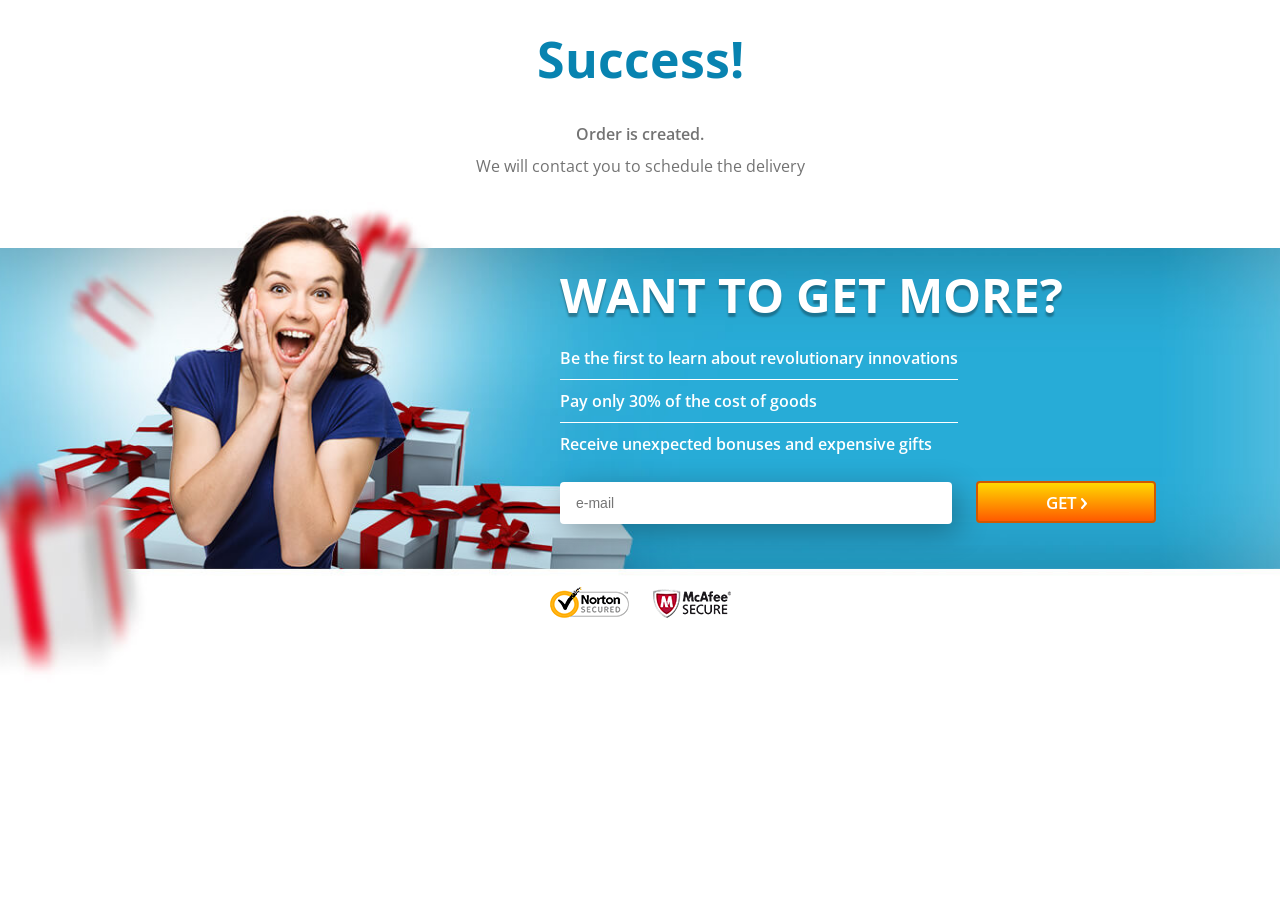
==== success.html @ 1454f328 "First commit: Landing Germivir Filipinas" ====
<!DOCTYPE html>
<html lang="en">
<head>
    <meta http-equiv="Content-Type" content="text/html;charset=UTF-8">
    <meta http-equiv="X-UA-Compatible" content="IE=edge">
    <meta name="viewport" content="width=device-width, initial-scale=1, maximum-scale=1.0">
    <title>Success!</title>
    <link href="https://fonts.googleapis.com/css?family=Open+Sans:400,600,700&amp;subset=greek,vietnamese" rel="stylesheet">
    <style>*{margin:0;padding:0;border:0;outline:0}body{overflow:hidden}.container{width:1140px;padding:75px 10px 0;margin:0 auto;box-sizing:border-box}:focus{outline:0}header{text-align:center}header h2{color:#0883b0;font-family:'Open Sans',sans-serif;font-weight:700;font-size:50px;margin:25px 0 30px}header p{color:#737373;font-size:16px;margin-bottom:10px}header .order{font-family:'Open Sans',sans-serif;font-weight:600;}header .feedback{font-family:'Open Sans',sans-serif;}.content{height:519px;background-image:url([data-uri]);background-size:auto 519px;background-repeat:no-repeat;background-position:center top;color:#fff}.content .content__data{max-width:640px;min-height:290px;margin-left:auto}.content .content__title{font-size:48px;text-transform:uppercase;text-shadow:0 4px 2px rgba(0,0,0,.3);margin-bottom:10px;font-family:'Open Sans',sans-serif;font-weight:700;}.content .content__list{padding-left:0;list-style:none;display:inline-block}.content .content__list li{padding:10px 0;font-size:16px;font-family:'Open Sans',sans-serif;font-weight:600;}.content .content__list li:not(:last-child){border-bottom:1px solid #fff}.content form{padding:15px 0 25px}.content form input{height:40px;border-radius:4px;outline:0;color:#818181;font-size:14px;padding:0 15px;max-width:360px;width:100%;border:1px solid transparent;transition:box-shadow .3s,color .3s,border .3s;margin-right:20px;box-shadow:6px 8px 30px rgba(0,0,0,.3)}.content form input[data-error]{box-shadow:6px 8px 30px rgba(255,0,0,.7);border-color:red;color:red}.content form input[data-success]{box-shadow:0 0 15px #42ccff;border-color:#42ccff}.button{display:inline-block;text-align:center;border:2px solid #d05800;-webkit-border-radius:4px;border-radius:4px;width:180px;height:42px;background-color:#ffd800;background-image:-webkit-gradient(linear,left top,left bottom,from(#ffd800),to(#ff5a00));background-image:-webkit-linear-gradient(#ffd800,#ff5a00);background-image:-o-linear-gradient(#ffd800,#ff5a00);background-image:linear-gradient(#ffd800,#ff5a00);position:relative;top:1px;text-transform:uppercase;color:#fff;font-family:'Open Sans',sans-serif;font-weight:600;font-size:17px;cursor:pointer}.button__ico-animete{background:url([data-uri]) no-repeat -180px 0;display:inline-block;width:2px;height:3px;padding-top:4px;-webkit-transition:width .5s;-o-transition:width .5s;transition:width .5s;margin-left:3px}.button__ico{display:inline-block;width:6px;height:11px;background:url([data-uri]) no-repeat 0 0;margin-left:-5px}.button_small{width:138px;font-size:14px;padding:8px 0;line-height:17px}@media only screen and (min-width: 992px){.button:hover{background:#ff4800}.button:hover .button__ico-animete{width:15px;background:url([data-uri]) no-repeat -180px 0;-webkit-transition:width .5s;-o-transition:width .5s;transition:width .5s}.e-list{display:none}}.content form .submit-btn .arrow{position:relative;top:1px;margin-left:10px}.content .footer-content{margin-top:35px;text-align:center;width:100%}.content .footer-content img{margin:0 10px}@keyframes showModal{from{background-color:transparent}to{background-color:rgba(255,255,255,.8)}}@keyframes showModalContent{0%{opacity:.1;transform:translate(-50%,-50%) scale(0)}80%{transform:translate(-50%,-50%) scale(1.1)}100%{opacity:1;transform:translate(-50%,-50%) scale(1);visibility:visible}}.modal{position:absolute;top:0;left:0;z-index:100;width:100%;background-color:rgba(255,255,255,.8);animation:showModal .5s}.modal.hidden{display:none}.modal .modal__content{position:fixed;visibility:hidden;top:35%;left:50%;max-width:320px;width:100%;font-family:'Open Sans',sans-serif;z-index:101;padding:40px 30px 50px;background-color:#fff;border-radius:6px;box-shadow:0 4px 30px rgba(0,0,0,.3);transform:translate(-50%,-50%) scale(1);text-align:center;animation:showModalContent .4s ease .5s;animation-fill-mode:forwards;box-sizing:border-box}.modal .modal__content h2{font-size:47px;color:#0883b0;margin-bottom:50px}.modal .modal__content p,.modal .modal__content output{font-size:16px;line-height:30px}.modal .modal__content output{color:#0883b0;display:block}.modal .modal__content output,.modal.visible .modal__content .backToLanding{font-family:'Open Sans',sans-serif;font-weight:700;}.modal .modal__content .backToLanding{width:160px;height:38px;margin:0 auto;margin-top:100px;border:2px solid #cdcdcd;background-color:#fff;border-radius:4px;text-transform:uppercase;font-size:14px;color:#8e8e8e;cursor:pointer;transition:background-color .3s,color .3s}.modal .modal__content .backToLanding:hover{background-color:#0883b0;color:#fff;border-color:#0883b0}@media only screen and (max-width: 470px){.modal .modal__content{top:50%;max-width:290px;padding:20px 15px 30px}.modal .modal__content h2{font-size:40px}}div.footer{position:relative;margin-top:-90px;background:none!important}@media only screen and (min-width: 1921px){.content{background-size:contain}}@media only screen and (max-width: 1199px){.container{width:100%}.content .content__data{max-width:580px}.content .content__data form input{max-width:250px}.content .content__title{font-size:40px}}@media only screen and (max-width: 992px){body{overflow:auto}}@media only screen and (max-width: 767px){.container{padding-left:0;padding-right:0}header{margin-bottom:0;padding:0 20px}header h2{font-size:30px;margin:15px 0}header .order,header .feedback{font-size:14px}.content .content__title{padding:0 20px;margin:0 auto 20px;font-size:24px;text-align:center}.content form input{display:block;margin:0 auto 20px}.content{background-image:url([data-uri]);text-align:center;height:auto}.content .content__data{max-width:100%;min-height:0;margin:260px auto 0}.mob-bg{background-color:#27acd7}.content .footer-content{margin-top:20px}.content .content__list{padding:10px 20px 0}div.footer{margin-top:-10px}}@media only screen and (max-width: 479px){.content .content__data{margin-top:160px}}</style>
</head>
<body>
<header>
    <h2>Success!</h2>
    <p class="order">Order is created.</p>
    <p class="feedback">We will contact you to schedule the delivery</p>
</header>
<section class="content">
    <div class="container">
        <div class="content__data">
            <h3 class="content__title">Want to get more?</h3>
            <div class="mob-bg">
                <ul class="content__list">
                    <li>Be the first to learn about revolutionary innovations</li>
                    <li>Pay only 30% of the cost of goods</li>
                    <li>Receive unexpected bonuses and expensive gifts</li>
                </ul>
                <form action="/land/success" id="userEmail" name="user-email" method="POST">
                    <input type="text" name="email" placeholder="e-mail">
                    <button class="button submit-btn" type="submit">Get <i class="button__ico-animete"></i><i class="button__ico"></i></button>
                </form>
            </div>
        </div>
        <div class="footer-content">
            <img src="[data-uri]" alt="Norton Security">
            <img src="[data-uri]" alt="McAfee Security">
        </div>
    </div>
</section>
<div class="modal hidden">
    <div class="modal__content">
        <h2>Thank you!</h2>
        <p>As soon as possible, you will begin to receive</p>
        <output class="email"></output>
        <p>Our exclusive offers!</p>
        <button type="button" class="backToLanding">Close</button>
    </div>
</div>
<script>"use strict";(function(){var a={getParamsName:["order_id","hash"],validPatterns:{email:/.+@.+\..+/i},serverErrorMsg:"Server Error :(",wrapperHeight:function(){var f=document.querySelector(".content__data").clientHeight,g=document.querySelector(".footer-content").clientHeight;return document.body.clientHeight+f+g+"px"}(),errorAttribute:"data-error",successAttribute:"data-success"},b={emailInput:document.forms[0].email,submitButton:document.querySelector(".submit-btn"),output:document.querySelector("output.email"),modal:document.querySelector(".modal"),backButton:document.querySelector(".backToLanding"),isValid:function isValid(f,g){var h=g.value;return f.test(h)?(this.isSuccess(g,a.successAttribute),this.output.textContent=h,!0):(this.isError(g,a.errorAttribute),!1)},isSuccess:function isSuccess(f,g){f.setAttribute(g,"true")},isError:function isError(f,g){return!!f.getAttribute(g)||void f.setAttribute(g,"true")},isTyping:function isTyping(f,g){return g.forEach(function(h){f.getAttribute(h)&&f.removeAttribute(h)}),!0},backToLanding:function backToLanding(){location.assign("/")},getData:function getData(){var f="";return f+=this.locationHandler(a.getParamsName),f+="&"+this.emailInput.name+"="+encodeURIComponent(this.emailInput.value),f},showModal:function showModal(){this.modal.style.height=a.wrapperHeight,this.modal.classList.remove("hidden")},sendData:function sendData(f,g){var h=new XMLHttpRequest;h.open("POST","/land/success",!0),h.setRequestHeader("Content-Type","application/x-www-form-urlencoded"),h.setRequestHeader("X-Requested-With","XMLHttpRequest"),h.onreadystatechange=function(){if(200===h.status&&4===h.readyState){var k=JSON.parse(h.responseText);if(k.status&&0<k.status.length&&"ok"===k.status.toLowerCase())g.call(b);else{var l=k.data||a.serverErrorMsg;b.makeErrorBlock(l)}}},h.send(f)},locationHandler:function locationHandler(f,g){var h=location.search,k=[],l=[],m={},n="",o=h;if(""!==o){if(l=o.substr(1).split("&"),!(f instanceof Array)){for(var p=0;p<l.length;p++)if(k=l[p].split("="),k[0]===f&&"string"==typeof f){g(k[1]);break}}else for(var q=0;q<l.length;q++){k=l[q].split("=");for(var r=0;r<f.length;r++)f[r]===k[0]&&(m[k[0]]=k[1])}for(var s in m)n+="&"+s+"="+encodeURIComponent(m[s]);return n.substr(1)}return!1},makeErrorBlock:function makeErrorBlock(f){var g={width:document.body.clientWidth+"px",height:a.wrapperHeight,textAlign:"center",position:"absolute",top:"0",backgroundColor:"rgba(255,255,255,.8)",zIndex:"99999"},h={fontSize:"26px",color:"#FF4C4C",borderRadius:"20px",border:"2px solid #FF4C4C",padding:"10px 15px",position:"fixed",top:"50%",left:"50%",transform:"translateX(-50%) translateY(-50%)",fontWeight:"700",backgroundColor:"rgba(255,76,76,.2)"},k={display:"block",padding:"8px 20px",color:"#FF4C4C",borderRadius:"6px",margin:"15px auto 0",backgroundColor:"rgba(255,76,76,.2)",border:"1px solid rgba(255,76,76,.8)",cursor:"pointer",fontWeight:"700",transition:"background-color .4s"},l=document.createElement("DIV"),m=document.createElement("BUTTON"),n=document.createElement("H2");for(var o in g)l.style[o]=g[o];for(var p in h)n.style[p]=h[p];for(var q in k)m.style[q]=k[q];l.classList.add("js-error"),m.setAttribute("type","button"),m.appendChild(document.createTextNode("Ok")),m.addEventListener("mouseover",function(){this.style.backgroundColor="rgba(255,76,76,.4)"}),m.addEventListener("mouseleave",function(){this.style.backgroundColor="rgba(255,76,76,.2)"}),m.addEventListener("click",function(){document.body.removeChild(l)}),n.appendChild(document.createTextNode(f)),n.appendChild(m),l.appendChild(n),document.body.appendChild(l)}},c=a.validPatterns.email;b.emailInput.addEventListener("blur",function(){b.isValid(c,b.emailInput)?b.data=b.getData():(b.data&&b.data.length&&(b.data=null),b.isError(this,a.errorAttribute))});var d=[a.errorAttribute,a.successAttribute];b.emailInput.addEventListener("focus",function(){b.isTyping(this,d)}),b.submitButton.addEventListener("click",function(f){f.preventDefault(),b.isValid(c,b.emailInput)?b.data&&b.sendData(b.data,b.showModal):b.isError(b.emailInput,a.errorAttribute)}),b.backButton.addEventListener("click",b.backToLanding),b.locationHandler("email",function(f){return!!f&&void(b.emailInput.value=f,b.isValid(c,b.emailInput),b.data=b.getData())})})();</script>
</body>
</html>
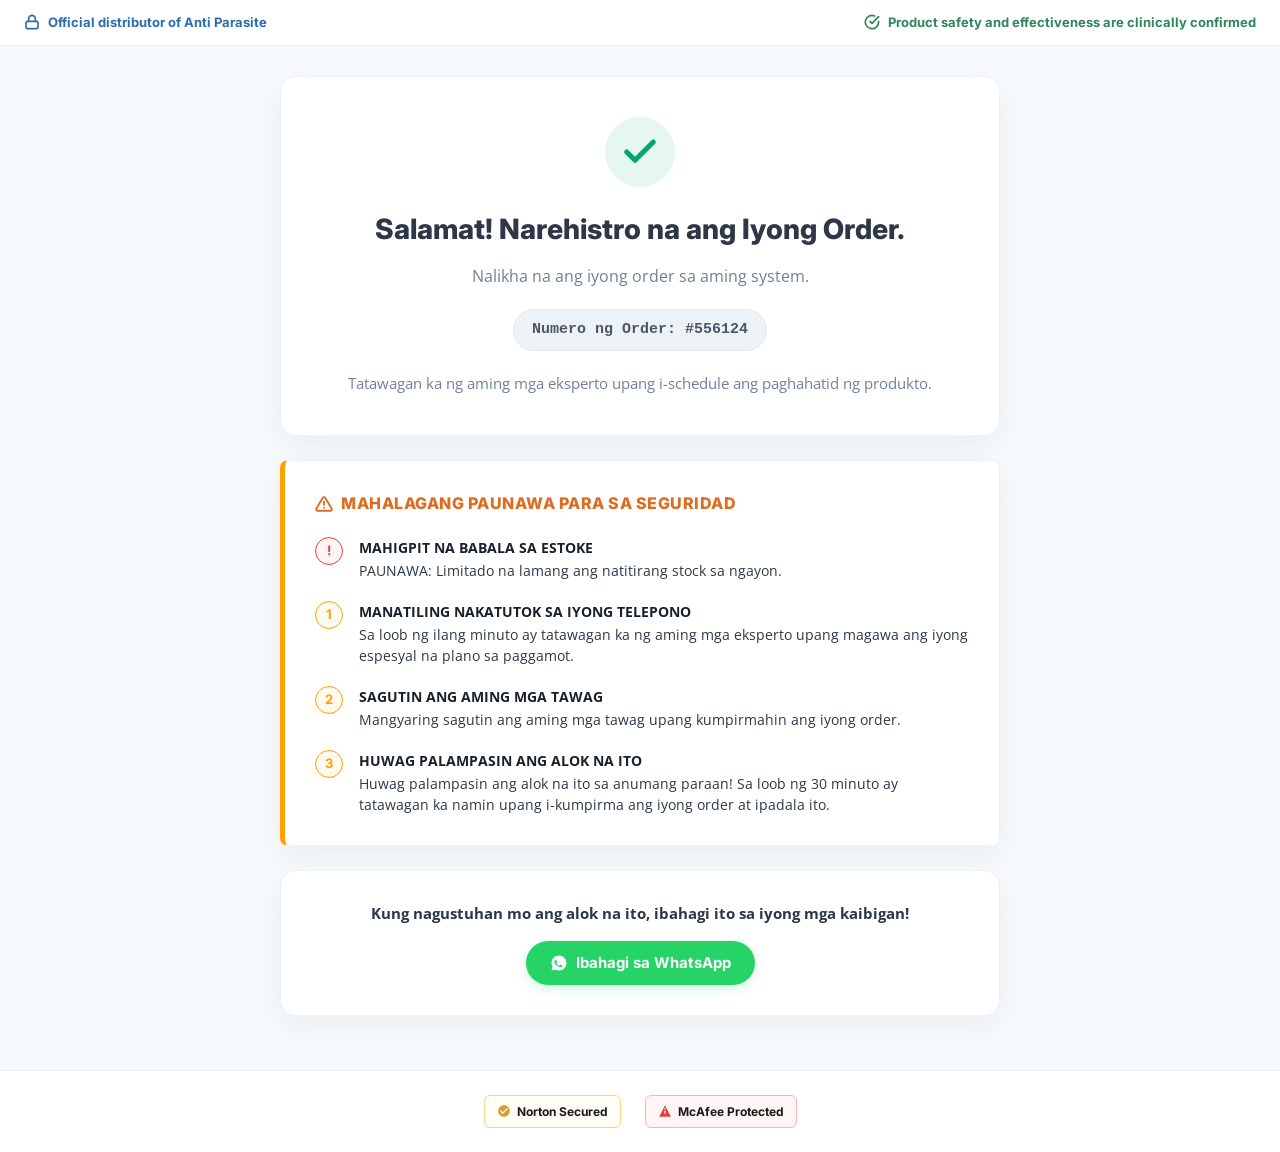
==== commit 329d3078: "Translate to Tagalog and modernize success page with WhatsApp share" ====
--- a/success.html
+++ b/success.html
@@ -1,50 +1,486 @@
 <!DOCTYPE html>
-<html lang="en">
+<html lang="tl">
 <head>
-    <meta http-equiv="Content-Type" content="text/html;charset=UTF-8">
+    <meta charset="UTF-8">
     <meta http-equiv="X-UA-Compatible" content="IE=edge">
-    <meta name="viewport" content="width=device-width, initial-scale=1, maximum-scale=1.0">
-    <title>Success!</title>
-    <link href="https://fonts.googleapis.com/css?family=Open+Sans:400,600,700&amp;subset=greek,vietnamese" rel="stylesheet">
-    <style>*{margin:0;padding:0;border:0;outline:0}body{overflow:hidden}.container{width:1140px;padding:75px 10px 0;margin:0 auto;box-sizing:border-box}:focus{outline:0}header{text-align:center}header h2{color:#0883b0;font-family:'Open Sans',sans-serif;font-weight:700;font-size:50px;margin:25px 0 30px}header p{color:#737373;font-size:16px;margin-bottom:10px}header .order{font-family:'Open Sans',sans-serif;font-weight:600;}header .feedback{font-family:'Open Sans',sans-serif;}.content{height:519px;background-image:url([data-uri]);background-size:auto 519px;background-repeat:no-repeat;background-position:center top;color:#fff}.content .content__data{max-width:640px;min-height:290px;margin-left:auto}.content .content__title{font-size:48px;text-transform:uppercase;text-shadow:0 4px 2px rgba(0,0,0,.3);margin-bottom:10px;font-family:'Open Sans',sans-serif;font-weight:700;}.content .content__list{padding-left:0;list-style:none;display:inline-block}.content .content__list li{padding:10px 0;font-size:16px;font-family:'Open Sans',sans-serif;font-weight:600;}.content .content__list li:not(:last-child){border-bottom:1px solid #fff}.content form{padding:15px 0 25px}.content form input{height:40px;border-radius:4px;outline:0;color:#818181;font-size:14px;padding:0 15px;max-width:360px;width:100%;border:1px solid transparent;transition:box-shadow .3s,color .3s,border .3s;margin-right:20px;box-shadow:6px 8px 30px rgba(0,0,0,.3)}.content form input[data-error]{box-shadow:6px 8px 30px rgba(255,0,0,.7);border-color:red;color:red}.content form input[data-success]{box-shadow:0 0 15px #42ccff;border-color:#42ccff}.button{display:inline-block;text-align:center;border:2px solid #d05800;-webkit-border-radius:4px;border-radius:4px;width:180px;height:42px;background-color:#ffd800;background-image:-webkit-gradient(linear,left top,left bottom,from(#ffd800),to(#ff5a00));background-image:-webkit-linear-gradient(#ffd800,#ff5a00);background-image:-o-linear-gradient(#ffd800,#ff5a00);background-image:linear-gradient(#ffd800,#ff5a00);position:relative;top:1px;text-transform:uppercase;color:#fff;font-family:'Open Sans',sans-serif;font-weight:600;font-size:17px;cursor:pointer}.button__ico-animete{background:url([data-uri]) no-repeat -180px 0;display:inline-block;width:2px;height:3px;padding-top:4px;-webkit-transition:width .5s;-o-transition:width .5s;transition:width .5s;margin-left:3px}.button__ico{display:inline-block;width:6px;height:11px;background:url([data-uri]) no-repeat 0 0;margin-left:-5px}.button_small{width:138px;font-size:14px;padding:8px 0;line-height:17px}@media only screen and (min-width: 992px){.button:hover{background:#ff4800}.button:hover .button__ico-animete{width:15px;background:url([data-uri]) no-repeat -180px 0;-webkit-transition:width .5s;-o-transition:width .5s;transition:width .5s}.e-list{display:none}}.content form .submit-btn .arrow{position:relative;top:1px;margin-left:10px}.content .footer-content{margin-top:35px;text-align:center;width:100%}.content .footer-content img{margin:0 10px}@keyframes showModal{from{background-color:transparent}to{background-color:rgba(255,255,255,.8)}}@keyframes showModalContent{0%{opacity:.1;transform:translate(-50%,-50%) scale(0)}80%{transform:translate(-50%,-50%) scale(1.1)}100%{opacity:1;transform:translate(-50%,-50%) scale(1);visibility:visible}}.modal{position:absolute;top:0;left:0;z-index:100;width:100%;background-color:rgba(255,255,255,.8);animation:showModal .5s}.modal.hidden{display:none}.modal .modal__content{position:fixed;visibility:hidden;top:35%;left:50%;max-width:320px;width:100%;font-family:'Open Sans',sans-serif;z-index:101;padding:40px 30px 50px;background-color:#fff;border-radius:6px;box-shadow:0 4px 30px rgba(0,0,0,.3);transform:translate(-50%,-50%) scale(1);text-align:center;animation:showModalContent .4s ease .5s;animation-fill-mode:forwards;box-sizing:border-box}.modal .modal__content h2{font-size:47px;color:#0883b0;margin-bottom:50px}.modal .modal__content p,.modal .modal__content output{font-size:16px;line-height:30px}.modal .modal__content output{color:#0883b0;display:block}.modal .modal__content output,.modal.visible .modal__content .backToLanding{font-family:'Open Sans',sans-serif;font-weight:700;}.modal .modal__content .backToLanding{width:160px;height:38px;margin:0 auto;margin-top:100px;border:2px solid #cdcdcd;background-color:#fff;border-radius:4px;text-transform:uppercase;font-size:14px;color:#8e8e8e;cursor:pointer;transition:background-color .3s,color .3s}.modal .modal__content .backToLanding:hover{background-color:#0883b0;color:#fff;border-color:#0883b0}@media only screen and (max-width: 470px){.modal .modal__content{top:50%;max-width:290px;padding:20px 15px 30px}.modal .modal__content h2{font-size:40px}}div.footer{position:relative;margin-top:-90px;background:none!important}@media only screen and (min-width: 1921px){.content{background-size:contain}}@media only screen and (max-width: 1199px){.container{width:100%}.content .content__data{max-width:580px}.content .content__data form input{max-width:250px}.content .content__title{font-size:40px}}@media only screen and (max-width: 992px){body{overflow:auto}}@media only screen and (max-width: 767px){.container{padding-left:0;padding-right:0}header{margin-bottom:0;padding:0 20px}header h2{font-size:30px;margin:15px 0}header .order,header .feedback{font-size:14px}.content .content__title{padding:0 20px;margin:0 auto 20px;font-size:24px;text-align:center}.content form input{display:block;margin:0 auto 20px}.content{background-image:url([data-uri]);text-align:center;height:auto}.content .content__data{max-width:100%;min-height:0;margin:260px auto 0}.mob-bg{background-color:#27acd7}.content .footer-content{margin-top:20px}.content .content__list{padding:10px 20px 0}div.footer{margin-top:-10px}}@media only screen and (max-width: 479px){.content .content__data{margin-top:160px}}</style>
+    <meta name="viewport" content="width=device-width, initial-scale=1.0, maximum-scale=1.0, user-scalable=no">
+    <title>Salamat sa Iyong Order!</title>
+    <link href="https://fonts.googleapis.com/css2?family=Inter:wght@400;600;700;800&family=Open+Sans:wght@400;600;700&display=swap" rel="stylesheet">
+    <style>
+        :root {
+            --primary-color: #00a86b;
+            --primary-dark: #008756;
+            --bg-light: #f7fafc;
+            --text-dark: #2d3748;
+            --text-gray: #718096;
+            --card-shadow: 0 10px 30px rgba(0, 0, 0, 0.05);
+            --border-radius: 16px;
+            --alert-border: #ff9f00;
+        }
+
+        * {
+            box-sizing: border-box;
+            margin: 0;
+            padding: 0;
+        }
+
+        body {
+            font-family: 'Open Sans', sans-serif;
+            background-color: var(--bg-light);
+            color: var(--text-dark);
+            line-height: 1.6;
+            min-height: 100vh;
+            display: flex;
+            flex-direction: column;
+        }
+
+        /* Top Trust Badges Bar */
+        .top-bar {
+            background-color: #ffffff;
+            border-bottom: 1px solid #edf2f7;
+            padding: 12px 24px;
+            display: flex;
+            justify-content: space-between;
+            align-items: center;
+            flex-wrap: wrap;
+            gap: 12px;
+            font-size: 13px;
+            font-weight: 700;
+            color: var(--text-gray);
+            font-family: 'Inter', sans-serif;
+        }
+
+        .top-bar-item {
+            display: flex;
+            align-items: center;
+            gap: 8px;
+        }
+
+        .top-bar-item svg {
+            flex-shrink: 0;
+        }
+
+        .top-bar-left {
+            color: #2b6cb0;
+        }
+
+        .top-bar-right {
+            color: #2f855a;
+        }
+
+        /* Main Container */
+        .main-container {
+            max-width: 760px;
+            width: 100%;
+            margin: 30px auto;
+            padding: 0 20px;
+            flex-grow: 1;
+        }
+
+        /* Card styles */
+        .card {
+            background: #ffffff;
+            border-radius: var(--border-radius);
+            box-shadow: var(--card-shadow);
+            padding: 40px;
+            text-align: center;
+            margin-bottom: 24px;
+            border: 1px solid #edf2f7;
+        }
+
+        .success-icon-wrapper {
+            width: 70px;
+            height: 70px;
+            background-color: #e6f6f0;
+            border-radius: 50%;
+            display: flex;
+            align-items: center;
+            justify-content: center;
+            margin: 0 auto 20px;
+        }
+
+        .success-icon-wrapper svg {
+            color: var(--primary-color);
+            width: 40px;
+            height: 40px;
+        }
+
+        h1 {
+            font-family: 'Inter', sans-serif;
+            font-size: 28px;
+            font-weight: 800;
+            color: var(--text-dark);
+            margin-bottom: 12px;
+        }
+
+        .order-created-text {
+            font-size: 16px;
+            color: var(--text-gray);
+            margin-bottom: 20px;
+        }
+
+        .order-id-badge {
+            background-color: #edf2f7;
+            color: #4a5568;
+            padding: 8px 18px;
+            border-radius: 30px;
+            font-weight: 700;
+            display: inline-block;
+            margin-bottom: 20px;
+            font-family: monospace;
+            font-size: 15px;
+            border: 1px solid #e2e8f0;
+        }
+
+        .feedback-text {
+            font-size: 15px;
+            color: var(--text-gray);
+        }
+
+        /* Urgency and Advisory Alerts Box */
+        .advisory-card {
+            background-color: #ffffff;
+            border-left: 5px solid var(--alert-border);
+            border-radius: 8px;
+            box-shadow: var(--card-shadow);
+            padding: 30px;
+            text-align: left;
+            margin-bottom: 24px;
+            border-top: 1px solid #edf2f7;
+            border-right: 1px solid #edf2f7;
+            border-bottom: 1px solid #edf2f7;
+        }
+
+        .advisory-title {
+            font-family: 'Inter', sans-serif;
+            font-size: 16px;
+            font-weight: 800;
+            color: #dd6b20;
+            margin-bottom: 20px;
+            display: flex;
+            align-items: center;
+            gap: 8px;
+            text-transform: uppercase;
+            letter-spacing: 0.5px;
+        }
+
+        .advisory-grid {
+            display: grid;
+            grid-template-columns: 1fr;
+            gap: 20px;
+        }
+
+        .advisory-item {
+            display: flex;
+            gap: 16px;
+            align-items: flex-start;
+        }
+
+        .advisory-icon {
+            background-color: #fffaf0;
+            border: 1px solid var(--alert-border);
+            color: var(--alert-border);
+            width: 28px;
+            height: 28px;
+            border-radius: 50%;
+            display: flex;
+            align-items: center;
+            justify-content: center;
+            flex-shrink: 0;
+            font-weight: bold;
+            font-size: 13px;
+            font-family: 'Inter', sans-serif;
+        }
+
+        .advisory-item.stock-warning .advisory-icon {
+            background-color: #fff5f5;
+            border-color: #e53e3e;
+            color: #e53e3e;
+        }
+
+        .advisory-text {
+            font-size: 14px;
+            color: var(--text-dark);
+            line-height: 1.5;
+        }
+
+        .advisory-text strong {
+            color: #1a202c;
+            display: block;
+            margin-bottom: 2px;
+            font-size: 14px;
+        }
+
+        /* WhatsApp Share Section */
+        .share-section {
+            background-color: #ffffff;
+            border-radius: var(--border-radius);
+            box-shadow: var(--card-shadow);
+            padding: 30px;
+            text-align: center;
+            margin-bottom: 24px;
+            border: 1px solid #edf2f7;
+        }
+
+        .share-title {
+            font-size: 15px;
+            font-weight: 700;
+            margin-bottom: 16px;
+            color: var(--text-dark);
+        }
+
+        .whatsapp-btn {
+            background-color: #25d366;
+            color: #ffffff;
+            border-radius: 30px;
+            padding: 10px 24px;
+            font-weight: 700;
+            font-size: 15px;
+            text-decoration: none;
+            display: inline-flex;
+            align-items: center;
+            gap: 8px;
+            transition: background-color 0.2s ease, transform 0.1s ease;
+            box-shadow: 0 4px 12px rgba(37, 211, 102, 0.2);
+            border: none;
+            cursor: pointer;
+            font-family: 'Inter', sans-serif;
+        }
+
+        .whatsapp-btn:hover {
+            background-color: #20ba5a;
+            transform: translateY(-1px);
+        }
+
+        .whatsapp-btn svg {
+            fill: #ffffff;
+            width: 18px;
+            height: 18px;
+        }
+
+        /* Security trust footer */
+        .security-footer {
+            margin-top: auto;
+            background-color: #ffffff;
+            border-top: 1px solid #edf2f7;
+            padding: 24px 20px;
+            text-align: center;
+        }
+
+        .security-logos {
+            display: flex;
+            justify-content: center;
+            align-items: center;
+            gap: 24px;
+            flex-wrap: wrap;
+        }
+
+        .security-badge {
+            display: inline-flex;
+            align-items: center;
+            gap: 6px;
+            padding: 6px 12px;
+            border-radius: 6px;
+            border: 1px solid #e2e8f0;
+            font-size: 12px;
+            font-weight: 700;
+            font-family: 'Inter', sans-serif;
+        }
+
+        .badge-norton {
+            color: #1a1a1a;
+            background-color: #fffdf5;
+            border-color: #fbd38d;
+        }
+        .badge-norton svg {
+            fill: #d69e2e;
+        }
+
+        .badge-mcafee {
+            color: #1a1a1a;
+            background-color: #fff5f5;
+            border-color: #feb2b2;
+        }
+        .badge-mcafee svg {
+            fill: #e53e3e;
+        }
+
+        /* Responsive */
+        @media (max-width: 600px) {
+            .top-bar {
+                flex-direction: column;
+                align-items: center;
+                padding: 10px;
+                text-align: center;
+            }
+            .main-container {
+                margin: 15px auto;
+                padding: 0 12px;
+            }
+            .card {
+                padding: 24px 16px;
+            }
+            .advisory-card {
+                padding: 20px 16px;
+            }
+            .share-section {
+                padding: 20px 16px;
+            }
+            h1 {
+                font-size: 22px;
+            }
+            .order-created-text {
+                font-size: 14px;
+            }
+        }
+    </style>
 </head>
 <body>
-<header>
-    <h2>Success!</h2>
-    <p class="order">Order is created.</p>
-    <p class="feedback">We will contact you to schedule the delivery</p>
-</header>
-<section class="content">
-    <div class="container">
-        <div class="content__data">
-            <h3 class="content__title">Want to get more?</h3>
-            <div class="mob-bg">
-                <ul class="content__list">
-                    <li>Be the first to learn about revolutionary innovations</li>
-                    <li>Pay only 30% of the cost of goods</li>
-                    <li>Receive unexpected bonuses and expensive gifts</li>
-                </ul>
-                <form action="/land/success" id="userEmail" name="user-email" method="POST">
-                    <input type="text" name="email" placeholder="e-mail">
-                    <button class="button submit-btn" type="submit">Get <i class="button__ico-animete"></i><i class="button__ico"></i></button>
-                </form>
+
+    <!-- Header Trust Badges -->
+    <div class="top-bar">
+        <div class="top-bar-item top-bar-left">
+            <!-- Shield Lock Icon -->
+            <svg width="16" height="16" viewBox="0 0 24 24" fill="none" stroke="currentColor" stroke-width="2.5" stroke-linecap="round" stroke-linejoin="round">
+                <rect x="3" y="11" width="18" height="11" rx="2" ry="2"></rect>
+                <path d="M7 11V7a5 5 0 0 1 10 0v4"></path>
+            </svg>
+            <span>Official distributor of Anti Parasite</span>
+        </div>
+        <div class="top-bar-item top-bar-right">
+            <!-- Clinical Check Circle Icon -->
+            <svg width="16" height="16" viewBox="0 0 24 24" fill="none" stroke="currentColor" stroke-width="2.5" stroke-linecap="round" stroke-linejoin="round">
+                <path d="M22 11.08V12a10 10 0 1 1-5.93-9.14"></path>
+                <polyline points="22 4 12 14.01 9 11.01"></polyline>
+            </svg>
+            <span>Product safety and effectiveness are clinically confirmed</span>
+        </div>
+    </div>
+
+    <!-- Main Content -->
+    <div class="main-container">
+        
+        <!-- Success Card -->
+        <div class="card">
+            <div class="success-icon-wrapper">
+                <!-- Checkmark SVG -->
+                <svg viewBox="0 0 24 24" fill="none" stroke="currentColor" stroke-width="3" stroke-linecap="round" stroke-linejoin="round">
+                    <polyline points="20 6 9 17 4 12"></polyline>
+                </svg>
             </div>
-        </div>
-        <div class="footer-content">
-            <img src="[data-uri]" alt="Norton Security">
-            <img src="[data-uri]" alt="McAfee Security">
-        </div>
+            <h1>Salamat! Narehistro na ang Iyong Order.</h1>
+            <p class="order-created-text">Nalikha na ang iyong order sa aming system.</p>
+            <div class="order-id-badge">Numero ng Order: #<span id="order-id-display">6a39872e</span></div>
+            <p class="feedback-text">Tatawagan ka ng aming mga eksperto upang i-schedule ang paghahatid ng produkto.</p>
+        </div>
+
+        <!-- Advisory alerts -->
+        <div class="advisory-card">
+            <div class="advisory-title">
+                <svg width="18" height="18" viewBox="0 0 24 24" fill="none" stroke="currentColor" stroke-width="2.5" stroke-linecap="round" stroke-linejoin="round">
+                    <path d="M10.29 3.86L1.82 18a2 2 0 0 0 1.71 3h16.94a2 2 0 0 0 1.71-3L13.71 3.86a2 2 0 0 0-3.42 0z"></path>
+                    <line x1="12" y1="9" x2="12" y2="13"></line>
+                    <line x1="12" y1="17" x2="12.01" y2="17"></line>
+                </svg>
+                <span>Mahalagang Paunawa Para sa Seguridad</span>
+            </div>
+            <div class="advisory-grid">
+                <!-- Trigger 1: Stock levels -->
+                <div class="advisory-item stock-warning">
+                    <div class="advisory-icon">!</div>
+                    <div class="advisory-text">
+                        <strong>MAHIGPIT NA BABALA SA ESTOKE</strong>
+                        PAUNAWA: Limitado na lamang ang natitirang stock sa ngayon.
+                    </div>
+                </div>
+                <!-- Trigger 2: Keep eye on phone -->
+                <div class="advisory-item">
+                    <div class="advisory-icon">1</div>
+                    <div class="advisory-text">
+                        <strong>MANATILING NAKATUTOK SA IYONG TELEPONO</strong>
+                        Sa loob ng ilang minuto ay tatawagan ka ng aming mga eksperto upang magawa ang iyong espesyal na plano sa paggamot.
+                    </div>
+                </div>
+                <!-- Trigger 3: Answer calls -->
+                <div class="advisory-item">
+                    <div class="advisory-icon">2</div>
+                    <div class="advisory-text">
+                        <strong>SAGUTIN ANG AMING MGA TAWAG</strong>
+                        Mangyaring sagutin ang aming mga tawag upang kumpirmahin ang iyong order.
+                    </div>
+                </div>
+                <!-- Trigger 4: Call in 30 minutes / don't lose offer -->
+                <div class="advisory-item">
+                    <div class="advisory-icon">3</div>
+                    <div class="advisory-text">
+                        <strong>HUWAG PALAMPASIN ANG ALOK NA ITO</strong>
+                        Huwag palampasin ang alok na ito sa anumang paraan! Sa loob ng 30 minuto ay tatawagan ka namin upang i-kumpirma ang iyong order at ipadala ito.
+                    </div>
+                </div>
+            </div>
+        </div>
+
+        <!-- WhatsApp share button -->
+        <div class="share-section">
+            <div class="share-title">Kung nagustuhan mo ang alok na ito, ibahagi ito sa iyong mga kaibigan!</div>
+            <a id="whatsapp-share-btn" class="whatsapp-btn" href="#" target="_blank">
+                <!-- WhatsApp SVG Icon -->
+                <svg viewBox="0 0 24 24">
+                    <path d="M12.012 2c-5.506 0-9.989 4.478-9.99 9.984a9.96 9.96 0 0 0 1.333 4.993L2 22l5.13-1.347a9.96 9.96 0 0 0 4.877 1.28c5.508 0 9.99-4.479 9.992-9.986A9.999 9.999 0 0 0 12.012 2zm4.7 13.994c-.259.73-1.498 1.417-2.062 1.48-.562.062-1.125.292-3.61-.73-2.484-1.02-4.08-3.54-4.205-3.707-.123-.167-.999-1.332-.999-2.54 0-1.21.616-1.802.864-2.052.247-.25.54-.312.72-.312.18 0 .36.002.518.01.162.008.38-.06.593.456.216.527.74 1.802.803 1.93.063.129.105.279.02.449-.086.17-.129.276-.256.425-.128.15-.269.333-.383.458-.128.14-.262.292-.113.548.149.255.66 1.09 1.416 1.76.974.866 1.792 1.134 2.048 1.263.255.129.403.109.552-.06.149-.17.637-.743.807-1 .169-.255.339-.214.572-.128.234.085 1.486.7 1.74.828.255.129.425.195.49.303.064.11.064.636-.195 1.366z"/>
+                </svg>
+                <span>Ibahagi sa WhatsApp</span>
+            </a>
+        </div>
+
     </div>
-</section>
-<div class="modal hidden">
-    <div class="modal__content">
-        <h2>Thank you!</h2>
-        <p>As soon as possible, you will begin to receive</p>
-        <output class="email"></output>
-        <p>Our exclusive offers!</p>
-        <button type="button" class="backToLanding">Close</button>
+
+    <!-- Security Trust Footer -->
+    <div class="security-footer">
+        <div class="security-logos">
+            <!-- Norton -->
+            <div class="security-badge badge-norton">
+                <svg width="14" height="14" viewBox="0 0 24 24">
+                    <path d="M12 2C6.48 2 2 6.48 2 12s4.48 10 10 10 10-4.48 10-10S17.52 2 12 2zm-2 15l-5-5 1.41-1.41L10 14.17l7.59-7.59L19 8l-9 9z"/>
+                </svg>
+                <span>Norton Secured</span>
+            </div>
+            <!-- McAfee -->
+            <div class="security-badge badge-mcafee">
+                <svg width="14" height="14" viewBox="0 0 24 24">
+                    <path d="M12 2L2 22h20L12 2zm-1 9h2v6h-2v-6zm0-4h2v2h-2V7z"/>
+                </svg>
+                <span>McAfee Protected</span>
+            </div>
+        </div>
     </div>
-</div>
-<script>"use strict";(function(){var a={getParamsName:["order_id","hash"],validPatterns:{email:/.+@.+\..+/i},serverErrorMsg:"Server Error :(",wrapperHeight:function(){var f=document.querySelector(".content__data").clientHeight,g=document.querySelector(".footer-content").clientHeight;return document.body.clientHeight+f+g+"px"}(),errorAttribute:"data-error",successAttribute:"data-success"},b={emailInput:document.forms[0].email,submitButton:document.querySelector(".submit-btn"),output:document.querySelector("output.email"),modal:document.querySelector(".modal"),backButton:document.querySelector(".backToLanding"),isValid:function isValid(f,g){var h=g.value;return f.test(h)?(this.isSuccess(g,a.successAttribute),this.output.textContent=h,!0):(this.isError(g,a.errorAttribute),!1)},isSuccess:function isSuccess(f,g){f.setAttribute(g,"true")},isError:function isError(f,g){return!!f.getAttribute(g)||void f.setAttribute(g,"true")},isTyping:function isTyping(f,g){return g.forEach(function(h){f.getAttribute(h)&&f.removeAttribute(h)}),!0},backToLanding:function backToLanding(){location.assign("/")},getData:function getData(){var f="";return f+=this.locationHandler(a.getParamsName),f+="&"+this.emailInput.name+"="+encodeURIComponent(this.emailInput.value),f},showModal:function showModal(){this.modal.style.height=a.wrapperHeight,this.modal.classList.remove("hidden")},sendData:function sendData(f,g){var h=new XMLHttpRequest;h.open("POST","/land/success",!0),h.setRequestHeader("Content-Type","application/x-www-form-urlencoded"),h.setRequestHeader("X-Requested-With","XMLHttpRequest"),h.onreadystatechange=function(){if(200===h.status&&4===h.readyState){var k=JSON.parse(h.responseText);if(k.status&&0<k.status.length&&"ok"===k.status.toLowerCase())g.call(b);else{var l=k.data||a.serverErrorMsg;b.makeErrorBlock(l)}}},h.send(f)},locationHandler:function locationHandler(f,g){var h=location.search,k=[],l=[],m={},n="",o=h;if(""!==o){if(l=o.substr(1).split("&"),!(f instanceof Array)){for(var p=0;p<l.length;p++)if(k=l[p].split("="),k[0]===f&&"string"==typeof f){g(k[1]);break}}else for(var q=0;q<l.length;q++){k=l[q].split("=");for(var r=0;r<f.length;r++)f[r]===k[0]&&(m[k[0]]=k[1])}for(var s in m)n+="&"+s+"="+encodeURIComponent(m[s]);return n.substr(1)}return!1},makeErrorBlock:function makeErrorBlock(f){var g={width:document.body.clientWidth+"px",height:a.wrapperHeight,textAlign:"center",position:"absolute",top:"0",backgroundColor:"rgba(255,255,255,.8)",zIndex:"99999"},h={fontSize:"26px",color:"#FF4C4C",borderRadius:"20px",border:"2px solid #FF4C4C",padding:"10px 15px",position:"fixed",top:"50%",left:"50%",transform:"translateX(-50%) translateY(-50%)",fontWeight:"700",backgroundColor:"rgba(255,76,76,.2)"},k={display:"block",padding:"8px 20px",color:"#FF4C4C",borderRadius:"6px",margin:"15px auto 0",backgroundColor:"rgba(255,76,76,.2)",border:"1px solid rgba(255,76,76,.8)",cursor:"pointer",fontWeight:"700",transition:"background-color .4s"},l=document.createElement("DIV"),m=document.createElement("BUTTON"),n=document.createElement("H2");for(var o in g)l.style[o]=g[o];for(var p in h)n.style[p]=h[p];for(var q in k)m.style[q]=k[q];l.classList.add("js-error"),m.setAttribute("type","button"),m.appendChild(document.createTextNode("Ok")),m.addEventListener("mouseover",function(){this.style.backgroundColor="rgba(255,76,76,.4)"}),m.addEventListener("mouseleave",function(){this.style.backgroundColor="rgba(255,76,76,.2)"}),m.addEventListener("click",function(){document.body.removeChild(l)}),n.appendChild(document.createTextNode(f)),n.appendChild(m),l.appendChild(n),document.body.appendChild(l)}},c=a.validPatterns.email;b.emailInput.addEventListener("blur",function(){b.isValid(c,b.emailInput)?b.data=b.getData():(b.data&&b.data.length&&(b.data=null),b.isError(this,a.errorAttribute))});var d=[a.errorAttribute,a.successAttribute];b.emailInput.addEventListener("focus",function(){b.isTyping(this,d)}),b.submitButton.addEventListener("click",function(f){f.preventDefault(),b.isValid(c,b.emailInput)?b.data&&b.sendData(b.data,b.showModal):b.isError(b.emailInput,a.errorAttribute)}),b.backButton.addEventListener("click",b.backToLanding),b.locationHandler("email",function(f){return!!f&&void(b.emailInput.value=f,b.isValid(c,b.emailInput),b.data=b.getData())})})();</script>
+
+    <!-- JavaScript to handle dynamic Order ID extraction & WhatsApp sharing text generation -->
+    <script>
+        (function() {
+            // Helper to get URL query parameter
+            function getUrlParameter(name) {
+                name = name.replace(/[\[]/, '\\[').replace(/[\]]/, '\\]');
+                var regex = new RegExp('[\\?&]' + name + '=([^&#]*)');
+                var results = regex.exec(location.search);
+                return results === null ? '' : decodeURIComponent(results[1].replace(/\+/g, ' '));
+            }
+
+            // Extract Order ID or fallback to dynamic placeholder
+            var orderId = getUrlParameter('id') || getUrlParameter('order_id');
+            if (!orderId) {
+                // Generate a consistent pseudo-random order ID if missing
+                orderId = Math.floor(Math.random() * 899999) + 100000;
+            }
+            document.getElementById('order-id-display').textContent = orderId;
+
+            // Generate WhatsApp share text dynamically using the current domain origin
+            var currentOrigin = window.location.origin || (window.location.protocol + "//" + window.location.host);
+            var shareMessage = "Hi! Gusto ko lang ibahagi ito sa iyo. Nakuha ko ang Anti Parasite na may 50% discount para linisin ang katawan sa mga parasito. Napakaganda ng alok na ito! Maaari mo ring tingnan at mag-order dito: " + currentOrigin;
+            
+            // Set WhatsApp link
+            var whatsappUrl = "https://api.whatsapp.com/send?text=" + encodeURIComponent(shareMessage);
+            document.getElementById('whatsapp-share-btn').setAttribute('href', whatsappUrl);
+        })();
+    </script>
 </body>
-</html> +</html>
